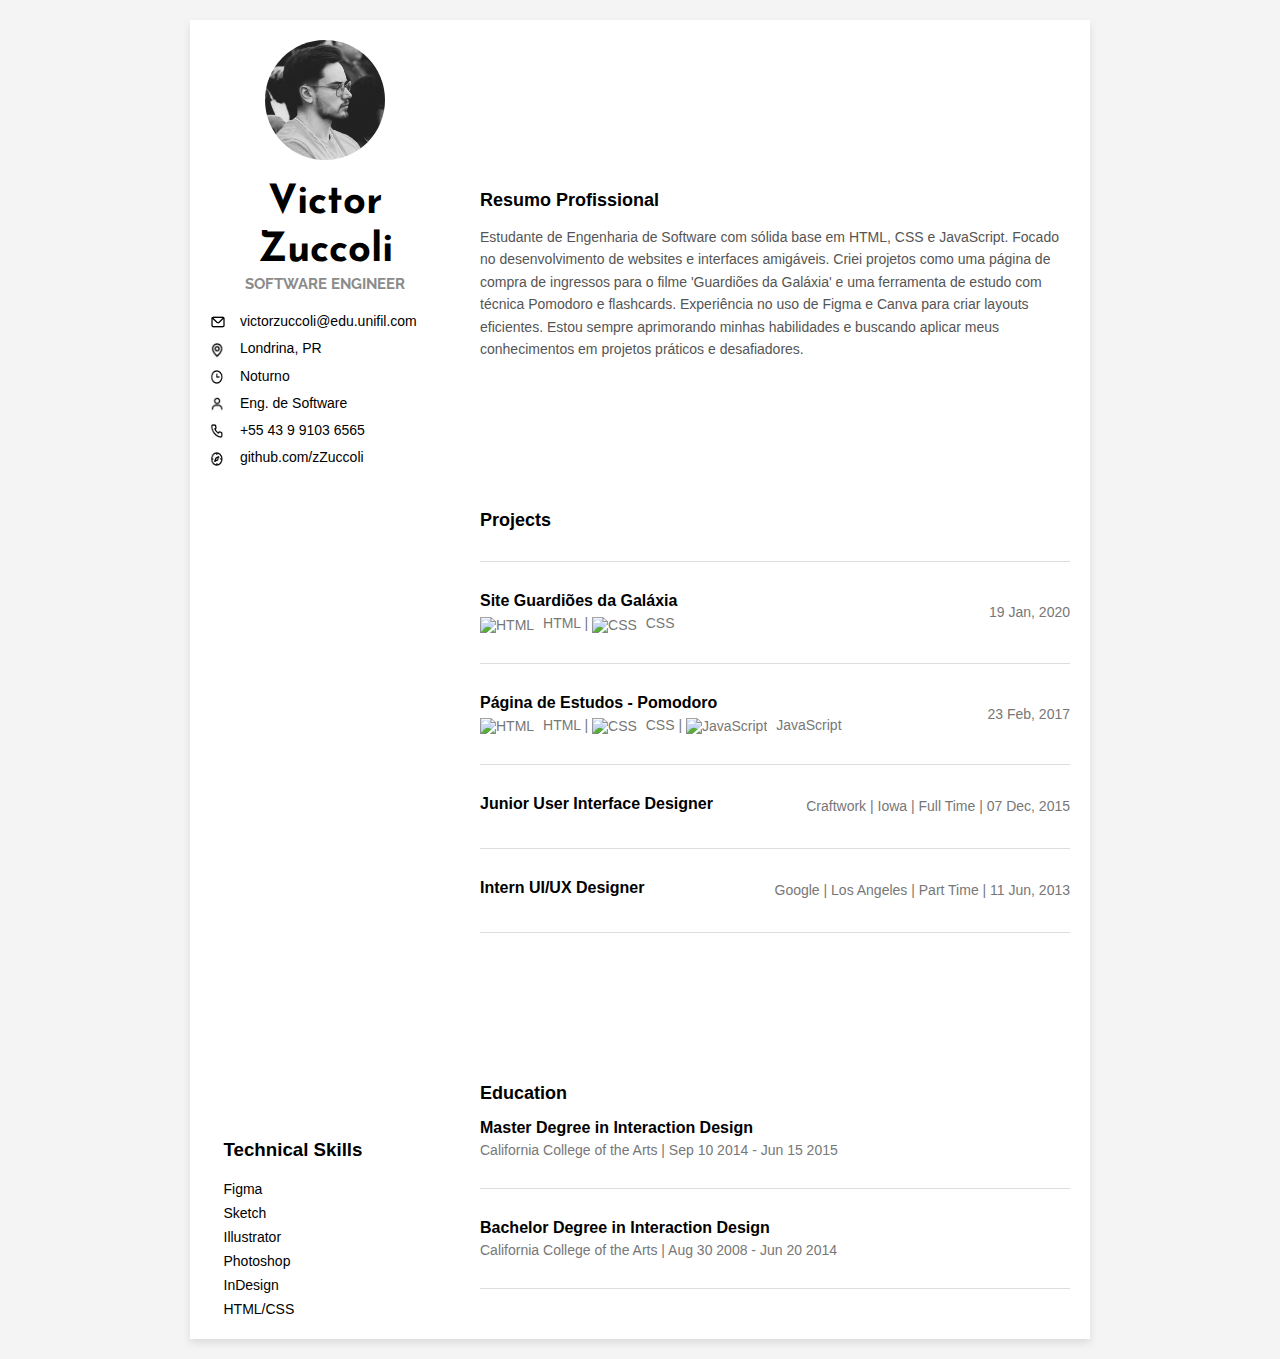
==== Curriculo-main/Templente/index.html @ ae941e6e "V.0.5" ====
<!DOCTYPE html>
<html lang="en">
<head>
    <meta charset="UTF-8">
    <meta name="viewport" content="width=device-width, initial-scale=1.0">
    <title>Resume - Victor Zuccoli</title>
    <link rel="stylesheet" href="styles.css">
</head>
<body>
<div class="resume-container">
    <div class="left-column">
        <div class="profile">
            <img src="profile.jpg" alt="Victor Zuccoli" class="profile-picture">
            <h1>Victor <br> Zuccoli</h1>
            <h2>SOFTWARE ENGINEER</h2>
        </div>

        <div class="contact-info">
            <p><img src="../Icons1/Email.png" alt="email"> victorzuccoli@edu.unifil.com</p>
            <p><img src="../Icons1/Address.png" alt="location"> Londrina, PR</p>
            <p><img src="../Icons1/Time.png" alt="time"> Noturno</p>
            <p><img src="../Icons1/User.png" alt="job"> Eng. de Software</p>
            <p><img src="../Icons1/Phone.png" alt="phone"> +55 43 9 9103 6565</p>
            <p><img src="../Icons1/Bussola.png" alt="website"> github.com/zZuccoli</p>
        </div>

        <div class="technical-skills">
            <h3>Technical Skills</h3>
            <ul>
                <li>Figma</li>
                <li>Sketch</li>
                <li>Illustrator</li>
                <li>Photoshop</li>
                <li>InDesign</li>
                <li>HTML/CSS</li>
            </ul>
        </div>
    </div>

    <div class="right-column">
        <div class="professional-summary">
            
            <h3>Resumo Profissional</h3>
            <p>Estudante de Engenharia de Software com sólida base em HTML, CSS e JavaScript. Focado no desenvolvimento de websites e interfaces amigáveis. Criei projetos como uma página de compra de ingressos para o filme 'Guardiões da Galáxia' e uma ferramenta de estudo com técnica Pomodoro e flashcards. Experiência no uso de Figma e Canva para criar layouts eficientes. Estou sempre aprimorando minhas habilidades e buscando aplicar meus conhecimentos em projetos práticos e desafiadores.</p>
            
        </div>

        <div class="employment">
            <h3>Projects</h3>
            <hr>
            <div class="job">
                <div class="job-details">
                    <h4>Site Guardiões da Galáxia</h4>
                    <p><img src="../Icons1/html.png" alt="HTML" class="icon"> HTML | <img src="../Icons1/css.png" alt="CSS" class="icon"> CSS</p>
                </div>
                <p class="job-time">19 Jan, 2020</p>
            </div>
            <hr>
            <div class="job">
                <div class="job-details">
                    <h4>Página de Estudos - Pomodoro</h4>
                    <p><img src="../Icons1/html.png" alt="HTML" class="icon"> HTML | <img src="../Icons1/css.png" alt="CSS" class="icon"> CSS | <img src="../Icons1/js.png" alt="JavaScript" class="icon"> JavaScript</p>
                </div>
                <p class="job-time">23 Feb, 2017</p>
            </div>
            <hr>
            <div class="job">
                <h4>Junior User Interface Designer</h4>
                <p>Craftwork | Iowa | Full Time | 07 Dec, 2015</p>
            </div>
            <hr>
            <div class="job">
                <h4>Intern UI/UX Designer</h4>
                <p>Google | Los Angeles | Part Time | 11 Jun, 2013</p>
            </div>
            <hr>
        </div>

        <div class="education">
            <h3>Education</h3>
            <div class="degree">
                <h4>Master Degree in Interaction Design</h4>
                <p>California College of the Arts | Sep 10 2014 - Jun 15 2015</p>
                <hr>
            </div>
            <div class="degree">
                <h4>Bachelor Degree in Interaction Design</h4>
                <p>California College of the Arts | Aug 30 2008 - Jun 20 2014</p>
                <hr>
            </div>
        </div>
    </div>
</div>
</body>
</html>
---- Curriculo-main/Templente/styles.css ----
@import url('https://fonts.googleapis.com/css2?family=Josefin+Sans:ital,wght@0,100..700;1,100..700&display=swap');
@import url('https://fonts.googleapis.com/css2?family=Josefin+Sans:ital,wght@0,100..700;1,100..700&family=Raleway:ital,wght@0,100..900;1,100..900&display=swap');

* {
    margin: 0;
    padding: 0;
    box-sizing: border-box;
    font-family: 'Arial', sans-serif;
}





body {
    background-color: #f4f4f4;
    padding: 20px;
}

.resume-container {
    display: flex;
    max-width: 900px;
    margin: 0 auto;
    background-color: white;
    box-shadow: 0 4px 8px rgba(0, 0, 0, 0.1);
}

.left-column {
    position: relative;
    width: 30%;
    padding: 20px;
}

.profile {
    text-align: center;
    margin-bottom: 20px;
}

.profile img {
    width: 120px;
    height: 120px;
    border-radius: 50%;
    object-fit: cover;
}

.profile h1 {
    font-family: 'Josefin Sans', sans-serif;
    line-height: 1.2; 
    text-align: center; 
    font-size: 40px;
    margin-top: 15px;
}

.profile h2 {
    font-size: 15px;
    color: #8b8b8b;
    font-family: "Raleway", sans-serif;
}

.contact-info p {
    font-size: 14px;
    margin: 10px 0;
}

.contact-info img {
    width: 16px;
    height: 16px;
    margin-right: 10px;
    vertical-align: middle;
}

.technical-skills{
    position: absolute;
    bottom: 0;
    width: 100%; 
    margin: 5%;
}

.technical-skills h3 {
    margin: 20px 0;
}

.technical-skills ul {
    list-style: none;
}

.technical-skills ul li {
    font-size: 14px;
    margin: 8px 0;
}

.right-column {
    width: 70%;
    padding: 20px;
}

.professional-summary h3,
.employment h3,
.education h3 {
    margin: 150px 0px;
    font-size: 18px;
    margin-bottom: 15px;
}

.professional-summary p {
    font-size: 14px;
    color: #555;
    line-height: 1.6;
    margin-bottom: 20px;
}

.job {
    display: flex;
    justify-content: space-between;
    align-items: center;
    margin-bottom: 10px;
}

.job-details {
    flex-grow: 1;
}

.job-time {
    text-align: right;
    font-size: 14px;
    color: #777;
    min-width: 100px; 
}

.icon {
    width: 16px;
    height: 16px;
    margin-right: 5px;
    vertical-align: middle;
}

.job h4,
.degree h4 {
    font-size: 16px;
    margin-bottom: 5px;
}

.job p,
.degree p {
    font-size: 14px;
    color: #777;
}

hr {
    border: none;
    height: 1px;
    background-color: #ddd;
    margin: 30px 0px;

}
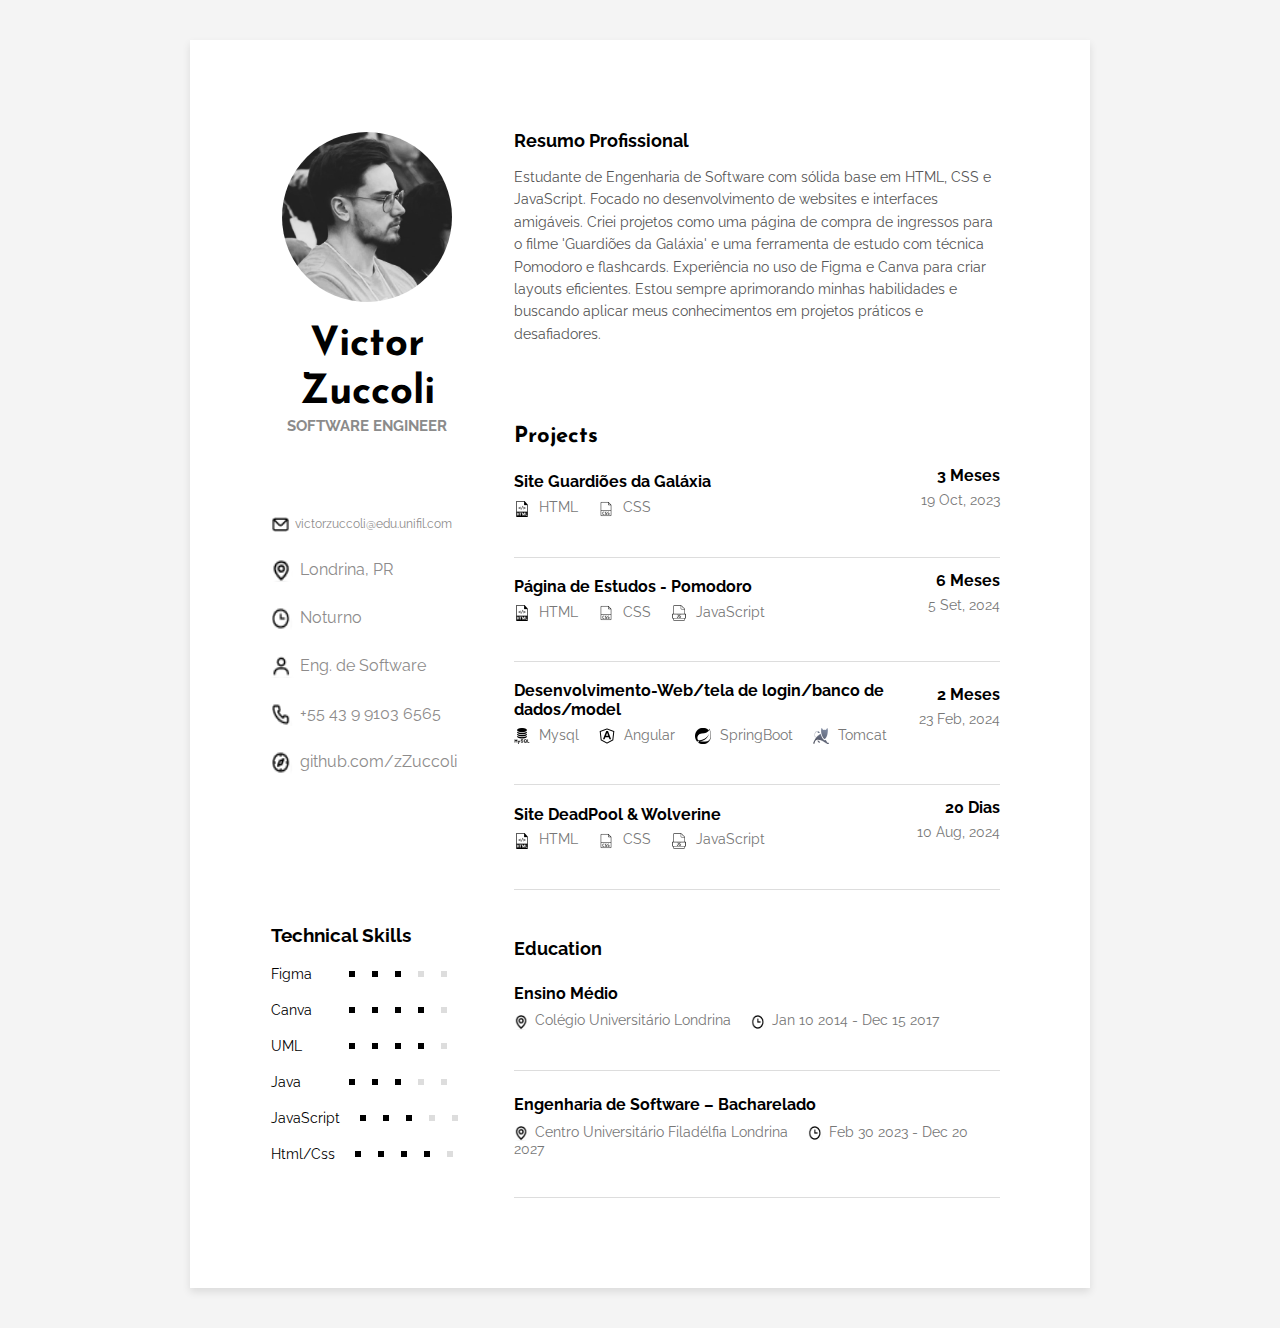
==== commit 3e2262a5: "Final" ====
--- a/Curriculo-main/Templente/index.html
+++ b/Curriculo-main/Templente/index.html
@@ -14,27 +14,86 @@
             <h1>Victor <br> Zuccoli</h1>
             <h2>SOFTWARE ENGINEER</h2>
         </div>
-
+        <div class="contact">
         <div class="contact-info">
-            <p><img src="../Icons1/Email.png" alt="email"> victorzuccoli@edu.unifil.com</p>
+            <p class="email"><img src="../Icons1/Email.png" alt="email"> victorzuccoli@edu.unifil.com</p>
             <p><img src="../Icons1/Address.png" alt="location"> Londrina, PR</p>
             <p><img src="../Icons1/Time.png" alt="time"> Noturno</p>
             <p><img src="../Icons1/User.png" alt="job"> Eng. de Software</p>
             <p><img src="../Icons1/Phone.png" alt="phone"> +55 43 9 9103 6565</p>
             <p><img src="../Icons1/Bussola.png" alt="website"> github.com/zZuccoli</p>
         </div>
+    </div>
 
-        <div class="technical-skills">
-            <h3>Technical Skills</h3>
-            <ul>
-                <li>Figma</li>
-                <li>Sketch</li>
-                <li>Illustrator</li>
-                <li>Photoshop</li>
-                <li>InDesign</li>
-                <li>HTML/CSS</li>
-            </ul>
-        </div>
+    <div class="technical-skills">
+        <h3>Technical Skills</h3>
+        <ul>
+            <li>
+                <span class="skill-text">Figma</span>
+                <div class="skill-level">
+                    <span class="square filled"></span>
+                    <span class="square filled"></span>
+                    <span class="square filled"></span>
+                    <span class="square"></span>
+                    <span class="square"></span>
+                </div>
+            </li>
+            <li>
+                <span class="skill-text">Canva</span>
+                <div class="skill-level">
+                    <span class="square filled"></span>
+                    <span class="square filled"></span>
+                    <span class="square filled"></span>
+                    <span class="square filled"></span>
+                    <span class="square"></span>
+                </div>
+            </li>
+            <li>
+                <span class="skill-text">UML</span>
+                <div class="skill-level">
+                    <span class="square filled"></span>
+                    <span class="square filled"></span>
+                    <span class="square filled"></span>
+                    <span class="square filled"></span>
+                    <span class="square"></span>
+                </div>
+            </li>
+            <li>
+                <span class="skill-text">Java</span>
+                <div class="skill-level">
+                    <span class="square filled"></span>
+                    <span class="square filled"></span>
+                    <span class="square filled"></span>
+                    <span class="square"></span>
+                    <span class="square"></span>
+                </div>
+            </li>
+            <li>
+                <span class="skill-text">JavaScript</span>
+                <div class="skill-level">
+                    <span class="square filled"></span>
+                    <span class="square filled"></span>
+                    <span class="square filled"></span>
+                    <span class="square"></span>
+                    <span class="square"></span>
+                </div>
+            </li>
+            <li>
+                <span class="skill-text">Html/Css</span>
+                <div class="skill-level">
+                    <span class="square filled"></span>
+                    <span class="square filled"></span>
+                    <span class="square filled"></span>
+                    <span class="square filled"></span>
+                    <span class="square"></span>
+                </div>
+            </li>
+        </ul>
+    </div>
+    
+    
+    
+    
     </div>
 
     <div class="right-column">
@@ -47,45 +106,62 @@
 
         <div class="employment">
             <h3>Projects</h3>
-            <hr>
             <div class="job">
                 <div class="job-details">
                     <h4>Site Guardiões da Galáxia</h4>
-                    <p><img src="../Icons1/html.png" alt="HTML" class="icon"> HTML | <img src="../Icons1/css.png" alt="CSS" class="icon"> CSS</p>
+                    <p><img src="../Icons1/htmlicon.png" alt="HTML" class="ficon"> HTML<img src="../Icons1/cssicon.png" alt="CSS" class="icon"> CSS</p>
                 </div>
-                <p class="job-time">19 Jan, 2020</p>
+                <div class="job-time-container">
+                    <h4 class="timeBold">3 Meses</h4>
+                    <p class="job-time">19 Oct, 2023</p>
+                </div>
             </div>
             <hr>
             <div class="job">
                 <div class="job-details">
                     <h4>Página de Estudos - Pomodoro</h4>
-                    <p><img src="../Icons1/html.png" alt="HTML" class="icon"> HTML | <img src="../Icons1/css.png" alt="CSS" class="icon"> CSS | <img src="../Icons1/js.png" alt="JavaScript" class="icon"> JavaScript</p>
+                    <p><img src="../Icons1/htmlicon.png" alt="HTML" class="ficon"> HTML<img src="../Icons1/cssicon.png" alt="CSS" class="icon"> CSS<img src="../Icons1/jsicon.png" alt="JavaScript" class="icon"> JavaScript</p>
                 </div>
-                <p class="job-time">23 Feb, 2017</p>
+                <div class="job-time-container">
+                    <h4 class="timeBold">6 Meses</h4>
+                    <p class="job-time">5 Set, 2024</p>
+                </div>
             </div>
             <hr>
             <div class="job">
-                <h4>Junior User Interface Designer</h4>
-                <p>Craftwork | Iowa | Full Time | 07 Dec, 2015</p>
+                <div class="job-details">
+                    <h4>Desenvolvimento-Web/tela de login/banco de dados/model</h4>
+                    <p><img src="../Icons1/mysqlicon.png" alt="Mysql" class="ficon"> Mysql<img src="../Icons1/Angularicon.png" alt="Angular" class="icon"> Angular<img src="../Icons1/SpringBooticon.png" alt="SpringBoot" class="icon"> SpringBoot<img src="../Icons1/Tomcaticon.png" alt="Tomcat" class="icon"> Tomcat</p> 
+                </div>
+                <div class="job-time-container">
+                    <h4 class="timeBold">2 Meses</h4>
+                    <p class="job-time">23 Feb, 2024</p>
+                </div>
             </div>
             <hr>
             <div class="job">
-                <h4>Intern UI/UX Designer</h4>
-                <p>Google | Los Angeles | Part Time | 11 Jun, 2013</p>
-            </div>
+                <div class="job-details">
+                    <h4>Site DeadPool & Wolverine</h4>
+                    <p><img src="../Icons1/htmlicon.png" alt="HTML" class="ficon"> HTML<img src="../Icons1/cssicon.png" alt="CSS" class="icon"> CSS<img src="../Icons1/jsicon.png" alt="JavaScript" class="icon"> JavaScript</p>
+                </div>
+                <div class="job-time-container">
+                    <h4 class="timeBold">20 Dias</h4>
+                    <p class="job-time">10 Aug, 2024</p>
+                </div>            </div>
             <hr>
         </div>
 
         <div class="education">
             <h3>Education</h3>
             <div class="degree">
-                <h4>Master Degree in Interaction Design</h4>
-                <p>California College of the Arts | Sep 10 2014 - Jun 15 2015</p>
+                <h4>Ensino Médio</h4>
+                <p><img src="../Icons1/Address.png" alt="Address" class="ficon">Colégio Universitário Londrina<img src="../Icons1/Time.png" alt="Time" class="icon">Jan 10 2014 - Dec 15 2017</p>
                 <hr>
             </div>
             <div class="degree">
-                <h4>Bachelor Degree in Interaction Design</h4>
-                <p>California College of the Arts | Aug 30 2008 - Jun 20 2014</p>
+                <h4>Engenharia de Software – Bacharelado</h4>
+                <p><img src="../Icons1/Address.png" alt="Address" class="ficon">Centro Universitário Filadélfia Londrina<img src="../Icons1/Time.png" alt="Time" class="icon">Feb 30 2023 - Dec 20 2027</p>
+
                 <hr>
             </div>
         </div>
--- a/Curriculo-main/Templente/styles.css
+++ b/Curriculo-main/Templente/styles.css
@@ -5,16 +5,12 @@
     margin: 0;
     padding: 0;
     box-sizing: border-box;
-    font-family: 'Arial', sans-serif;
-}
-
-
-
-
+    font-family:"Raleway", sans-serif;
+}
 
 body {
     background-color: #f4f4f4;
-    padding: 20px;
+    padding: 40px; 
 }
 
 .resume-container {
@@ -23,12 +19,15 @@
     margin: 0 auto;
     background-color: white;
     box-shadow: 0 4px 8px rgba(0, 0, 0, 0.1);
+    padding: 60px; 
+    align-items: flex-start; 
 }
 
 .left-column {
     position: relative;
     width: 30%;
-    padding: 20px;
+    padding-left: 10px; 
+    padding-right: 10px;
 }
 
 .profile {
@@ -37,8 +36,9 @@
 }
 
 .profile img {
-    width: 120px;
-    height: 120px;
+    margin-top: 15%;
+    width: 170px;
+    height: 170px;
     border-radius: 50%;
     object-fit: cover;
 }
@@ -57,27 +57,44 @@
     font-family: "Raleway", sans-serif;
 }
 
+.contact {
+    margin: 15% 5%;
+}
+
+.contact-info .email {
+    font-size: 12px;
+    margin-top: 80px;
+}
+
+.contact-info .email img {
+    width: 19px; 
+    height: 19px; 
+    margin-right: 2px; 
+}
+
+
 .contact-info p {
-    font-size: 14px;
-    margin: 10px 0;
+    font-size: 16px;
+    margin: 25px 0;
+    color: #8d8b8b;
+    font-family: "Raleway", sans-serif;
 }
 
 .contact-info img {
-    width: 16px;
-    height: 16px;
-    margin-right: 10px;
+    width: 23px;
+    height: 23px;
+    margin-right: 2px;
     vertical-align: middle;
 }
 
-.technical-skills{
-    position: absolute;
-    bottom: 0;
+.technical-skills {
     width: 100%; 
     margin: 5%;
 }
 
 .technical-skills h3 {
-    margin: 20px 0;
+    margin-top: 150px;
+    margin-bottom: 20px;
 }
 
 .technical-skills ul {
@@ -87,19 +104,59 @@
 .technical-skills ul li {
     font-size: 14px;
     margin: 8px 0;
+    display: flex;
+    justify-content: space-between;
+    align-items: center;
+    margin-bottom: 20px;
+}
+
+.skill-text {
+    flex-basis: 30%; 
+    text-align: left; 
+    margin-right: 20px;
+}
+
+.skill-level {
+    flex-basis: 70%; 
+    display: flex;
+    justify-content: flex-start; 
+    gap: 17px; 
+}
+
+.square {
+    width: 6px;
+    height: 6px;
+    background-color: #ddd; 
+}
+
+.square.filled {
+    background-color: black; 
 }
 
 .right-column {
     width: 70%;
-    padding: 20px;
-}
-
-.professional-summary h3,
-.employment h3,
+    padding: 30px; 
+    display: flex;
+    flex-direction: column;
+    justify-content: flex-start; 
+}
+
 .education h3 {
-    margin: 150px 0px;
+    margin-top: 10%;
     font-size: 18px;
     margin-bottom: 15px;
+}
+
+.professional-summary h3 {
+    font-size: 18px;
+    margin-bottom: 15px;
+}
+
+.employment h3 {
+    font-family: 'Josefin Sans', sans-serif;
+    margin-top: 60px;
+    font-size: 22px;
+    margin-bottom: 5px;
 }
 
 .professional-summary p {
@@ -120,11 +177,23 @@
     flex-grow: 1;
 }
 
+.job-time-container {
+    display: flex;
+    flex-direction: column;
+    align-items: flex-end; 
+}
+
 .job-time {
     text-align: right;
     font-size: 14px;
     color: #777;
     min-width: 100px; 
+}
+
+.timeBold {
+    font-weight: bold;
+    text-align: right;
+    margin-bottom: 2px;
 }
 
 .icon {
@@ -132,16 +201,26 @@
     height: 16px;
     margin-right: 5px;
     vertical-align: middle;
+    margin-left: 20px;
+}
+
+.ficon {
+    width: 16px;
+    height: 16px;
+    margin-right: 5px;
+    vertical-align: middle;
 }
 
 .job h4,
 .degree h4 {
+    margin-top: 5%;
     font-size: 16px;
     margin-bottom: 5px;
 }
 
 .job p,
 .degree p {
+    margin-top: 2%;
     font-size: 14px;
     color: #777;
 }
@@ -150,6 +229,6 @@
     border: none;
     height: 1px;
     background-color: #ddd;
-    margin: 30px 0px;
-
-}+    margin-top: 40px;
+}
+
